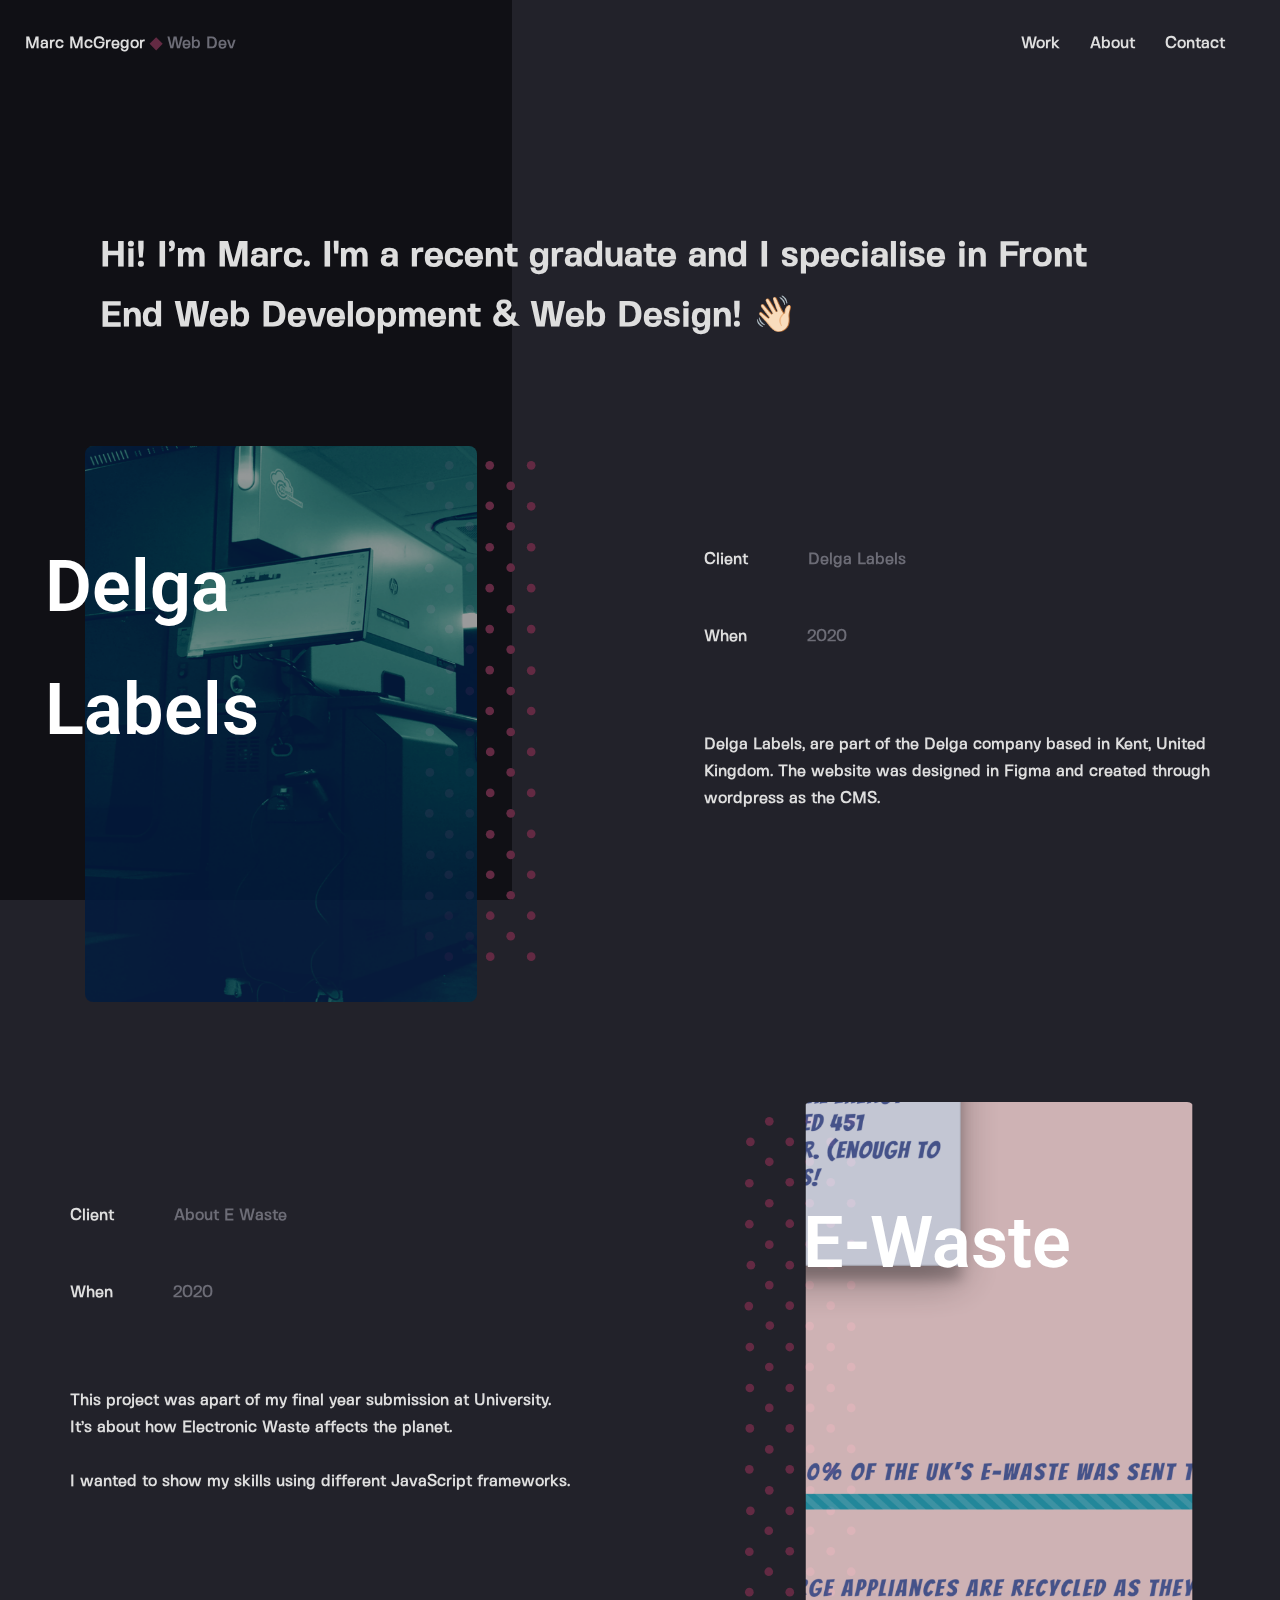
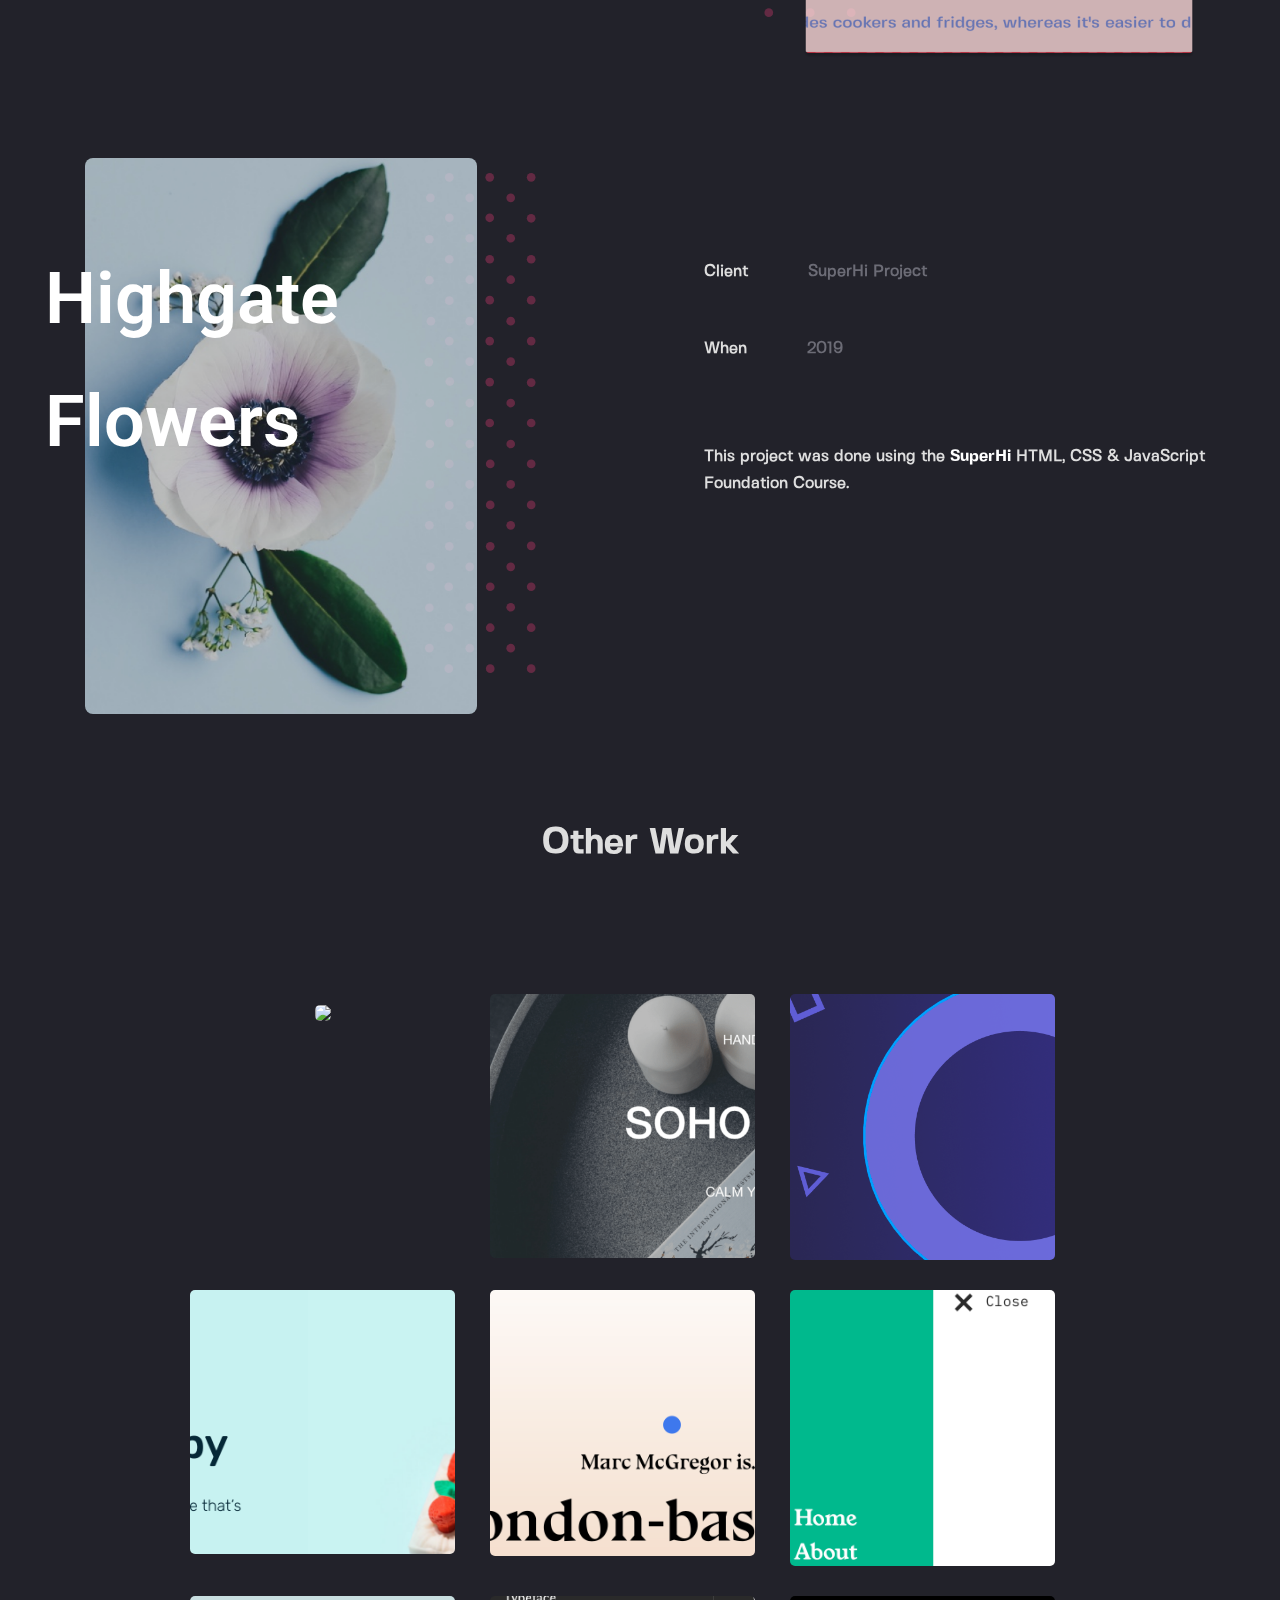
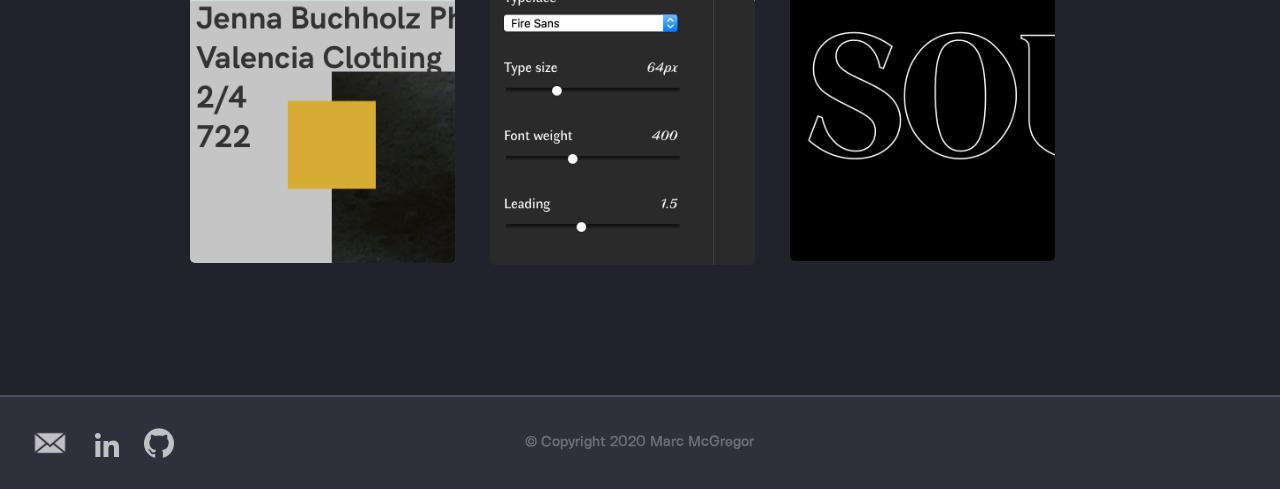
==== index.html @ 339cbb84 "Update index.html" ====
<!doctype html>
<html>
	<head>
		<meta charset="utf-8">
		<meta name="generator" content="SuperHi">
		<meta http-equiv="X-UA-Compatible" content="IE=edge">
		<meta name="viewport" content="width=device-width, initial-scale=1">
		<title>Marc McGregor</title>
		<meta name="description" content="Portfolio">
		<link rel="stylesheet" href="/_base.css">
		<link rel="stylesheet" href="/_fonts.css">
		<link rel="stylesheet" href="/style.css">
	</head>
	<body>
		<script src="/superhi.js"></script>
		<header>
		  <div class="title">
		    <p>
		      Marc McGregor
		    </p>
		    <span id="diamond">◆</span>
		    <p id="web-developer">
		      Web Dev
		    </p>
		  </div>
		
		  <nav>
		    <a href="https://www.marcmcgregor.com/index.html"> Work</a>
		    <a href="https://www.marcmcgregor.com/about.html"> About</a>
		    <a href="https://www.marcmcgregor.com/contact.html"> Contact</a>
		  </nav>
		</header>
		
		<div class="left-panel"></div>
		<main>
		<section id="swup" class="transition-fade">
		  <section class="intro">
		    <h3>
		      Hi! I’m Marc. I'm a recent graduate and I specialise in Front End Web Development & Web
		      Design! 👋🏻
		    </h3>
		  </section>
		  <section class="example-1">
		    <div class="delga-card">
		      <h2>Delga<br />Labels</h2>
		
		      <a href="https://delgalabels.com" target="_blank">
		        <img src="delgacard.png" alt="Delga Labels" id="delgacard" />
		      </a>
		      <img src="bgdots.svg" id="delgacarddots" />
		    </div>
		
		    <div class="example-1-about">
		      <div class="delga-about">
		        <div class="delga-client">
		          <p>
		            Client
		          </p>
		
		          <p id="grey-client">
		            Delga Labels
		          </p>
		        </div>
		
		        <div class="delga-when">
		          <p>
		            When
		          </p>
		
		          <p id="grey-year">
		            2020
		          </p>
		        </div>
		
		        <p id="delga-about-bio">
		          Delga Labels, are part of the Delga company based in Kent, United Kingdom. The website was
		          designed in Figma and created through wordpress as the CMS.
		        </p>
		      </div>
		    </div>
		  </section>
		
		  <section class="example-2">
		    <div class="ewaste-card">
		      <h2>
		        E-Waste
		      </h2>
		
		      <a href="https://aboutewaste.co.uk" target="_blank">
		        <img src="ewastecard.png" alt="about e waste" id="ewastecard" />
		      </a>
		      <img src="bgdots.svg" id="ewastecarddots" />
		    </div>
		    <div class="example-2-about">
		      <div class="ewaste-about">
		        <div class="ewaste-client">
		          <p>
		            Client
		          </p>
		
		          <p id="grey-client">
		            About E Waste
		          </p>
		        </div>
		
		        <div class="ewaste-when">
		          <p>
		            When
		          </p>
		
		          <p id="grey-year">
		            2020
		          </p>
		        </div>
		
		        <p id="ewaste-about-bio">
		          This project was apart of my final year submission at University. It’s about how
		          Electronic Waste affects the planet.
		          <br <br />
		          <br />
		          I wanted to show my skills using different JavaScript frameworks.
		        </p>
		      </div>
		    </div>
		  </section>
		
		  <section class="example-3">
		    <div class="flowers-card">
		      <h2>
		        Highgate <br />
		        Flowers
		      </h2>
		
		      <a href="http://highgateflowers.superhi.com" target="_blank">
		        <img src="flowerscard.png" alt="Highgate Flowers" id="flowerscard" />
		      </a>
		      <img src="bgdots.svg" id="flowerscarddots" />
		    </div>
		
		    <div class="example-3-about">
		      <div class="flowers-about">
		        <div class="flowers-client">
		          <p>
		            Client
		          </p>
		
		          <p id="grey-client">
		            SuperHi Project
		          </p>
		        </div>
		
		        <div class="flowers-when">
		          <p>
		            When
		          </p>
		
		          <p id="grey-year">
		            2019
		          </p>
		        </div>
		
		        <p id="flowers-about-bio">
		          This project was done using the
		          <a href="https://superhi.com" target="_blank" id="superhi"> SuperHi</a> HTML, CSS &
		          JavaScript Foundation Course.
		        </p>
		      </div>
		    </div>
		  </section>
		
		  <!-- GRID -->
		
		  <h3 id="grid-title">
		    Other Work
		  </h3>
		
		  <section class="grid">
			  
			  
			  
			  
			  
		  <div>
		      <h4>
		        SOAP Web Store Concept
		      </h4>
		      <a href="https://www.behance.net/gallery/102952201/SOAP-Store-Online" target="_blank">
		        <img src="soap-thumb.png" /> </a>
		    </div>
		    	  
			  
			  
			  
			  
			  
			  
			  
		  <div>
		      <h4>
		        Soho Candles Website Concept
		      </h4>
		      <a href="https://www.behance.net/gallery/101345231/Soho-Candle-Website-Concept" target="_blank">
		        <img src="soho-thumb.png" /> </a>
		    </div>
		    
			  
		    
		    
		    <div>
		      <h4>
		        PS5 Landing Page Concept
		      </h4>
		      <a href="https://dribbble.com/shots/13200250-PS5-Landing-Page-Concept?utm_source=Clipboard_Shot&utm_campaign=MarcMcGregor&utm_content=PS5%20Landing%20Page%20Concept&utm_medium=Social_Share" target="_blank">
		        <img src="ps5-thumb.png" /> </a>
		    </div>
		    
		    
		    
		    
		    <div>
		      <h4>
		        Brux Dental JavaScript Project
		      </h4>
		      <a href="https://brux-dental.superhi.com" target="_blank">
		        <img src="brux-thumb.png" /> </a>
		    </div>
		    <div>
		      <h4>
		        Vanilla JavaScript Button Project
		      </h4>
		            <a href="https://marc-project.superhi.com" target="_blank">
		              <img src="js-thumb.png" /> </a>
		    </div>
		    <div>
		      <h4>
		        Vanilla JavaScript Plant Project
		      </h4>
		      <a href="https://plant-site-js.superhi.com" target="_blank">
		        <img src="plant-thumb.png" /> </a>
		    </div>
		
		    <div>
		      <h4>
		        Vanilla JavaScript Parallax Project
		      </h4>
		            <a href="https://parallax-photography.superhi.com" target="_blank">
		              <img src="photography-thumb.png" /> </a>
		    </div>
		    <div>
		      <h4>
		        Vanilla JavaScript Typechecker
		      </h4>
		          <a href="https://js-typechecker.superhi.com" target="_blank">
		            <img src="typecheck-thumb.png" /> </a>
		    </div>
		    <div>
		      <h4>
		        Furniture Website Project
		      </h4>
		       <a href="http://furniture-marc.superhi.com" target="_blank">
		         <img src="source-thumb.png" /> </a>
		    </div>
		  </section>
		</section>
		
		  </main>
		  
		  
		  
		<footer>
		  <div class="footer-icons">
		<a href="mailto:marcjamesmcgregor@gmail.com">
		             <img src="mail.png" id="mail" /> </a>
		    <a href="https://www.linkedin.com/in/marc-mcgregor-5b677b199/"target="_blank" >
		
		      <img src="linkedin.png" id="linkedin" /> </a>
		        <a href="https://github.com/marcmcgregor1"target="_blank">
		
		          <img src="github.png" id="github" /> </a>
		  </div>
		  <h4>
		    © Copyright 2020 Marc McGregor
		  </h4>
		</footer>
		
		<script src="swupoverlaytheme.min.js"></script>
		<script src="swup.min.js"></script>
		<script src="trans.js"></script>
		
		  
		
		
	</body>
</html>
---- _base.css ----
html, body, div, span, applet, object, iframe,
h1, h2, h3, h4, h5, h6, p, blockquote, pre,
a, abbr, acronym, address, big, cite, code,
del, dfn, em, img, ins, kbd, q, s, samp,
small, strike, strong, sub, sup, tt, var,
b, u, i, center,
dl, dt, dd, ol, ul, li,
fieldset, form, label, legend,
table, caption, tbody, tfoot, thead, tr, th, td,
article, aside, canvas, details, embed,
figure, figcaption, footer, header, hgroup,
menu, nav, output, ruby, section, summary,
time, mark, audio, video {
  margin: 0;
  padding: 0;
  border: 0;
  font-size: 100%;
  font: inherit;
  vertical-align: baseline;
}

article, aside, details, figcaption, figure,
footer, header, hgroup, menu, nav, section {
  display: block;
}
body {
  line-height: 1;
}
ol, ul {
  list-style: none;
}
blockquote, q {
  quotes: none;
}
blockquote:before, blockquote:after,
q:before, q:after {
  content: '';
  content: none;
}
table {
  border-collapse: collapse;
  border-spacing: 0;
}

img, iframe {
  vertical-align: bottom;
  max-width: 100%;
}

input, textarea, select {
  font: inherit;
}

* {
  -webkit-box-sizing: border-box;
  -moz-box-sizing: border-box;
  box-sizing: border-box;
  -webkit-font-smoothing: antialiased;
  text-rendering: optimizeLegibility;
}
---- _fonts.css ----
@import url('https://fonts.googleapis.com/css?family=Roboto:regular,italic,700,700italic');
---- style.css ----
@font-face {
  font-family: Fivosansmodern Bold;
  src: url(fivosansmodern-bold.otf);
}

@font-face {
  font-family: Fivosansmodern Regular;
  src: url(fivosansmodern-regular.otf);
}

@font-face {
  font-family: Fivosansmodern Medium;
  src: url(fivosansmodern-medium.otf);
}

.transition-fade {
  transition: 0.4s;
  opacity: 1;
}

html.is-animating .transition-fade {
  opacity: 0;
}

body {
  font-family: Fivosansmodern Regular;
  font-weight: 700;
  line-height: 1.7;
  background-color: #22222a;
  color: #dedede;
}

h2 {
  font-size: 72px;
  font-family: Roboto;
  font-weight: 600;
  color: #ffffff;
}
h3 {
  font-size: 35px;
  font-family: Fivosansmodern Medium;
}

h4 {
  font-size: 18px;
  color: #6c6c76;
}

header {
  display: flex;
  justify-content: space-between;
  align-items: center;
  margin-top: 30px;
}

#web-developer {
  color: #6c6c76;
}

nav {
  margin-right: 30px;
}

nav a {
  margin-right: 25px;
  text-decoration: none;
  color: #dedede;
  transition: ease all 0.3s;
}

nav a:hover {
  color: #ffffff;
}

a.active {
  color: #6c6c76;
}

div.title {
  margin-left: 25px;
  display: flex;
}

div.title p {
  margin-right: 5px;
}

#diamond {
  color: #632a43;
  margin-right: 5px;
}

div.left-panel {
  background-color: #101015;
  width: 40vw;
  height: 100%;
  position: fixed;
  top: 0;
  left: 0;
  z-index: -3;
}

section.intro {
  margin: 170px 150px 100px 100px;
  text-align: left;
}

section.example-1 {
  display: flex;
  justify-content: space-between;
  padding: 0 0 100px 0;
}

div.delga-card {
  position: relative;
}

div.delga-card:hover h2 {
  transform: translate3d(-20px, 0px, 0px);
}

div.delga-card:hover #delgacard {
  transform: scale(1.05);
  opacity: 1 !important;
}

div.delga-card h2 {
  position: absolute;
  margin-left: 45px;
  top: 80px;
  transition: ease all 0.5s;
  z-index: 2;
}

#delgacard {
  width: 392px;
  height: 556px;
  border-radius: 8px 8px 8px 8px;
  margin-left: 85px;
  transition: ease all 0.5s;
  opacity: 0.8;
  z-index: 1;
}

#delgacarddots {
  z-index: -1;
  top: 15px;
  left: 330px;
  position: absolute;
  height: 500px;
  width: 300px;
}

div.delga-about {
  display: inline;
  margin-right: 70px;
}

.delga-client {
  display: inline-flex;
  margin-bottom: 50px;
}

.delga-client > p:nth-child(1) {
  margin-right: 60px;
}

.example-1-about {
  width: 45%;
  margin-top: 100px;
}

.delga-when {
  display: inline-flex;
}

div.delga-about {
  /* display: inline; */
  display: grid;
}

.delga-when > p:nth-child(1) {
  margin-right: 60px;
}

#grey-year,
#grey-client {
  color: #6c6c76;
}

#delga-about-bio {
  margin-top: 80px;
}

section.example-2 {
  display: flex;
  justify-content: space-between;
  flex-direction: row-reverse;
  padding: 0 0 100px 0;
}

div.ewaste-card {
  position: relative;
}

div.ewaste-card:hover h2 {
  transform: translate3d(0px, 50px, 0px);
}

div.ewaste-card:hover #ewastecard {
  transform: scale(1.05);
  opacity: 1 !important;
}

div.ewaste-card h2 {
  position: absolute;
  margin-right: 45px;
  top: 80px;
  transition: ease all 0.5s;
  z-index: 2;
}

#ewastecard {
  width: 392px;
  height: 556px;
  border-radius: 8px 8px 8px 8px;
  margin-right: 85px;
  transition: ease all 0.5s;
  opacity: 0.8;
  z-index: 1;
}

#ewastecarddots {
  z-index: -1;
  top: 15px;
  right: 330px;
  position: absolute;
  height: 500px;
  width: 300px;
}

div.ewaste-about {
  display: inline;
  margin-left: 70px;
}

.ewaste-client {
  display: inline-flex;
  margin-bottom: 50px;
}

.ewaste-client > p:nth-child(1) {
}

.example-2-about {
  width: 45%;
  margin-top: 100px;
}

.ewaste-when {
  display: inline-flex;
}

div.ewaste-about {
  /* display: inline; */
  display: grid;
}

.ewaste-when > p:nth-child(1) {
}

#grey-year,
#grey-client {
  color: #6c6c76;
}

#ewaste-about-bio {
  margin-top: 80px;
}

.ewaste-client > p:nth-child(1) {
  margin-right: 60px;
}

.ewaste-when > p:nth-child(1) {
  margin-right: 60px;
}

section.example-3 {
  display: flex;
  justify-content: space-between;
  padding: 0 0 100px 0;
}

div.flowers-card {
  position: relative;
}

div.flowers-card:hover h2 {
  transform: translate3d(0px, -25px, 0px);
}

div.flowers-card:hover #flowerscard {
  transform: scale(1.05);
  opacity: 1 !important;
}

div.flowers-card h2 {
  position: absolute;
  margin-left: 45px;
  top: 80px;
  transition: ease all 0.5s;
  z-index: 2;
}

#flowerscard {
  width: 392px;
  height: 556px;
  border-radius: 8px 8px 8px 8px;
  margin-left: 85px;
  transition: ease all 0.5s;
  opacity: 0.8;
  z-index: 1;
}

#flowerscarddots {
  z-index: -1;
  top: 15px;
  left: 330px;
  position: absolute;
  height: 500px;
  width: 300px;
}

div.flowers-about {
  display: inline;
  margin-right: 70px;
}

.flowers-client {
  display: inline-flex;
  margin-bottom: 50px;
}

.flowers-client > p:nth-child(1) {
  margin-right: 60px;
}

.example-3-about {
  width: 45%;
  margin-top: 100px;
}

.flowers-when {
  display: inline-flex;
}

div.flowers-about {
  /* display: inline; */
  display: grid;
}

.flowers-when > p:nth-child(1) {
  margin-right: 60px;
}

#grey-year,
#grey-client {
  color: #6c6c76;
}

#flowers-about-bio {
  margin-top: 80px;
}

#superhi {
  text-decoration: none;
  color: #ffffff;
  font-family: Fivosansmodern Bold;
}

/* ----------GRID ---------*/

#grid-title {
  text-align: center;
}

section.grid {
  display: grid;
  grid-template-columns: 300px 300px 300px;
  justify-content: center;
  margin: 120px 0 100px 0;
}

section.grid div {
  margin: 0 35px 30px 0;
  position: relative;
  text-align: center;
  transition: ease all 0.5s;
}

section.grid div h4 {
  position: absolute;
  top: 50%;
  left: 50%;
  transform: translate(-50%, -50%);
  display: none;
  color: #ffffff;
  font-size: 24px;
  opacity: 1;
}
section.grid div img {
  transition: ease all 0.5s;
  border-radius: 5px 5px 5px 5px;
}

section.grid div:hover img {
  transform: scale(1.04);
  opacity: 0.6;
}

section.grid div:hover h4 {
  display: block;
  opacity: 1;
}

/* Footer */

footer {
  border-top: solid 2px #4c4c5b;
  background-color: #30303c;
  padding: 25px 30px;
  overflow: hidden;

  display: grid;
  grid-template-columns: 1fr 1fr 1fr;
  align-items: center;
}

footer img {
  margin-right: 25px;
  opacity: 0.7;
  transition: ease opacity 0.3s;
}

footer img:hover {
  opacity: 1;
}

footer h4 {
  text-align: center;
  font-size: 14px;
  font-weight: 700;
}

div.footer-icons {
  display: flex;
  align-items: center;
}

#mail {
  width: 40px;
  height: 42px;
}

#linkedin {
  width: 24px;
  height: 24px;
}
#github {
  width: 30px;
  height: 30px;
}

/* ---------About Page---------- */

section.about {
  display: flex;
  justify-content: space-between;
  padding: 0 0 100px 0;
  margin-top: 15%;
  margin: 100px 100px 0 0;
  flex-wrap: wrap;
}

div.about-card {
  position: relative;
  height: 50vh;
}

div.about-card:hover h2 {
  transform: translate3d(20px, 0px, 0px);
}

div.about-card:hover #aboutcard {
  transform: scale(1.05);
  opacity: 1 !important;
}

div.about-card h2 {
  position: absolute;
  margin-left: 45px;
  top: 80px;
  transition: ease all 0.5s;
  z-index: 2;
}

#aboutcard {
  width: 392px;
  height: 556px;
  border-radius: 8px 8px 8px 8px;
  margin-left: 85px;
  transition: ease all 0.5s;
  opacity: 0.8;
  z-index: 1;
}

#aboutcarddots {
  z-index: -1;
  top: 15px;
  left: 330px;
  position: absolute;
  height: 500px;
  width: 300px;
}

div.about-bio {
  width: 50%;
}

#headshot {
  width: 200px;
  height: 200px;
  display: block;
  margin: 0 auto;
  opacity: 0.8;
  transition: ease all 0.5s;
}

#headshot:hover {
  transform: scale(1.03);
  opacity: 1;
}
div.headshot {
  margin: 0 0 60px 0;
}

div.contact-link {
  display: flex;
  margin-top: 50px;
  justify-content: left;
  align-items: center;
}

#arrow {
  width: 170px;
  height: 170px;
  transition: ease all 0.5s;
}

div.contact-link a {
  transition: ease all 0.5s;
  text-decoration: none;
  color: #dedede;
}

div.contact-link:hover #arrow {
  transform: translate3d(5px, 0px, 0px);
}

div.contact-link:hover a {
  transform: translate3d(0px, -5px, 0px);
  color: #ffffff;
}

/* -------Contact Page------ */

section.contact {
  display: flex;
  justify-content: space-between;
  padding: 0 0 100px 0;
  margin-top: 15%;
  margin: 100px 100px 85vh 0;
  flex-wrap: wrap;
}

div.contact-card {
  position: relative;
  height: 50vh;
}

div.contact-card:hover h2 {
  transform: translate3d(20px, 0px, 0px);
}

div.contact-card:hover #contactcard {
  transform: scale(1.05);
  opacity: 1 !important;
}

div.contact-card h2 {
  position: absolute;
  margin-left: 45px;
  top: 80px;
  transition: ease all 0.5s;
  z-index: 2;
}

#contactcard {
  width: 392px;
  height: 556px;
  border-radius: 8px 8px 8px 8px;
  margin-left: 85px;
  transition: ease all 0.5s;
  opacity: 0.8;
  z-index: 1;
}

#contactcarddots {
  z-index: -1;
  top: 15px;
  left: 330px;
  position: absolute;
  height: 500px;
  width: 300px;
}

div.email {
  width: 50%;
  margin-top: 50px;
}




/* ----- Mobile */


@media only screen and (max-width: 600px)  {

  
  
  body{
    overflow-x: hidden !important;
  }
/* style.css | https://2020-summer-portfolio.superhi.com/style.css */

header {
  flex-direction: column;
}

nav {
  /* margin-right: 30px; */
  text-align: center;
  justify-content: center;
  display: flex;
  width: 100%;
}

div.title {
  margin-bottom: 25px;
}

  
  
  
  
  main{
    display: block!important;
  }
  
  .left-panel{
    display: none;
  }
  
/* Element | https://2020-summer-portfolio.superhi.com/ */

.intro {
  margin-left: auto;
  margin-right: auto;
  width: 50%;
  text-align: center;
  margin-top: 80px;
  margin-bottom: 50px;
}

/* Element | https://2020-summer-portfolio.superhi.com/ */

.intro > h3:nth-child(1) {
  font-size: 18px;
}

/* style.css | https://2020-summer-portfolio.superhi.com/style.css */

section.example-1 {
  /* display: flex; */
  /* justify-content: space-between; */
  display: block;
}

div.delga-card {
  /* position: relative; */
}

div.delga-about {
  /* display: grid; */
}

.example-1-about {
  /* width: 45%; */
  margin: 20px 40px;
  text-align: center;
  width: 100%;
}

#delgacard {
  /* margin-left: 85px; */
  margin-left: 0px;
}
  
  
/* Element | https://2020-summer-portfolio.superhi.com/ */

.delga-client {
  justify-content: center;
}

/* Element | https://2020-summer-portfolio.superhi.com/ */

.delga-when {
  justify-content: center;
}


  #delgacarddots, #flowerscarddots, #ewastedots{
    display: none;
  }

  

  
  
  
  
  
  
  
  
  
  
  
  
  
  
  section.example-2 {
  /* display: flex; */
  /* justify-content: space-between; */
  display: block;
}

div.ewaste-card {
  /* position: relative; */
}

div.ewaste-about {
margin: 0;
  }
  
  

.example-2-about {
  /* width: 45%; */
  margin: 0;
  margin-top: 20px;
  text-align: center;
  width: 100%;
}

#ewastecard {
  /* margin-left: 85px; */
  margin-left: 0px;
}
  
  
/* Element | https://2020-summer-portfolio.superhi.com/ */

.ewaste-client {
  justify-content: center;
}

/* Element | https://2020-summer-portfolio.superhi.com/ */

.ewaste-when {
  justify-content: center;
}
  
  
  
  
  
  
  
  
  
  
  
  
  
  
  
  
   section.example-3 {
  /* display: flex; */
  /* justify-content: space-between; */
  display: block;
}

div.flowers-card {
  /* position: relative; */
}

div.flowers-about {
margin: 0;
  }
  
  

.example-3-about {
  /* width: 45%; */
  margin: 0;
  margin-top: 20px;
  text-align: center;
  width: 100%;
}

#flowerscard {
  /* margin-left: 85px; */
  margin-left: 0px;
}
  
  
/* Element | https://2020-summer-portfolio.superhi.com/ */

.flowers-client {
  justify-content: center;
}

/* Element | https://2020-summer-portfolio.superhi.com/ */

.flowers-when {
  justify-content: center;
}
  
  section.grid{
    display: block;
    
  }
  
  section.grid div{
    width: 195px;
    height: 195px;
    margin: auto;
    margin-bottom: 20px;

    
    
    
  }

  
  footer img{
    
    display: none;
  }

  footer h4{
    font-size: 14px;
  }
  
  
  
  /* ABOUT PAGE */
  
  
  
  #aboutcard {
 display: none;
}

  
  div.about-card h2 {
  position: static;
  top: 80px;
  transition: ease all 0.5s;
  z-index: 2;
    margin-left: 0;
}
  
  #aboutcarddots {
display: none;
  }
    
    section.about {
  display: flex;
  justify-content: center;
  padding: 0px;
  margin-top: 15%;
  margin: auto;
  flex-wrap: wrap;
  text-align: center;
 
}

  
/* style.css | https://2020-summer-portfolio.superhi.com/style.css */

#arrow {
  display: none;
}

div.contact-link {
  /* justify-content: left; */
  justify-content: center;
}


/* style.css | https://2020-summer-portfolio.superhi.com/style.css */

div.contact-link a {
  text-decoration: underline;
}

  
  
  /* ---- Contact Page ---- */
  
  
  
  
  
/* style.css | https://2020-summer-portfolio.superhi.com/style.css */

#contactcard {
  display: none;
}

section.contact {
  /* justify-content: space-between; */
  /* margin: 100px 100px 85vh 0; */
  justify-content: center;
  margin: auto;
  flex-direction: column;
}

#contactcarddots {
  display: none;
}

div.email {
  /* width: 50%; */
  width: 100%;
}

/* Element | https://2020-summer-portfolio.superhi.com/contact.html */

.email > p:nth-child(1) {
  text-align: center;
}

  
  
}
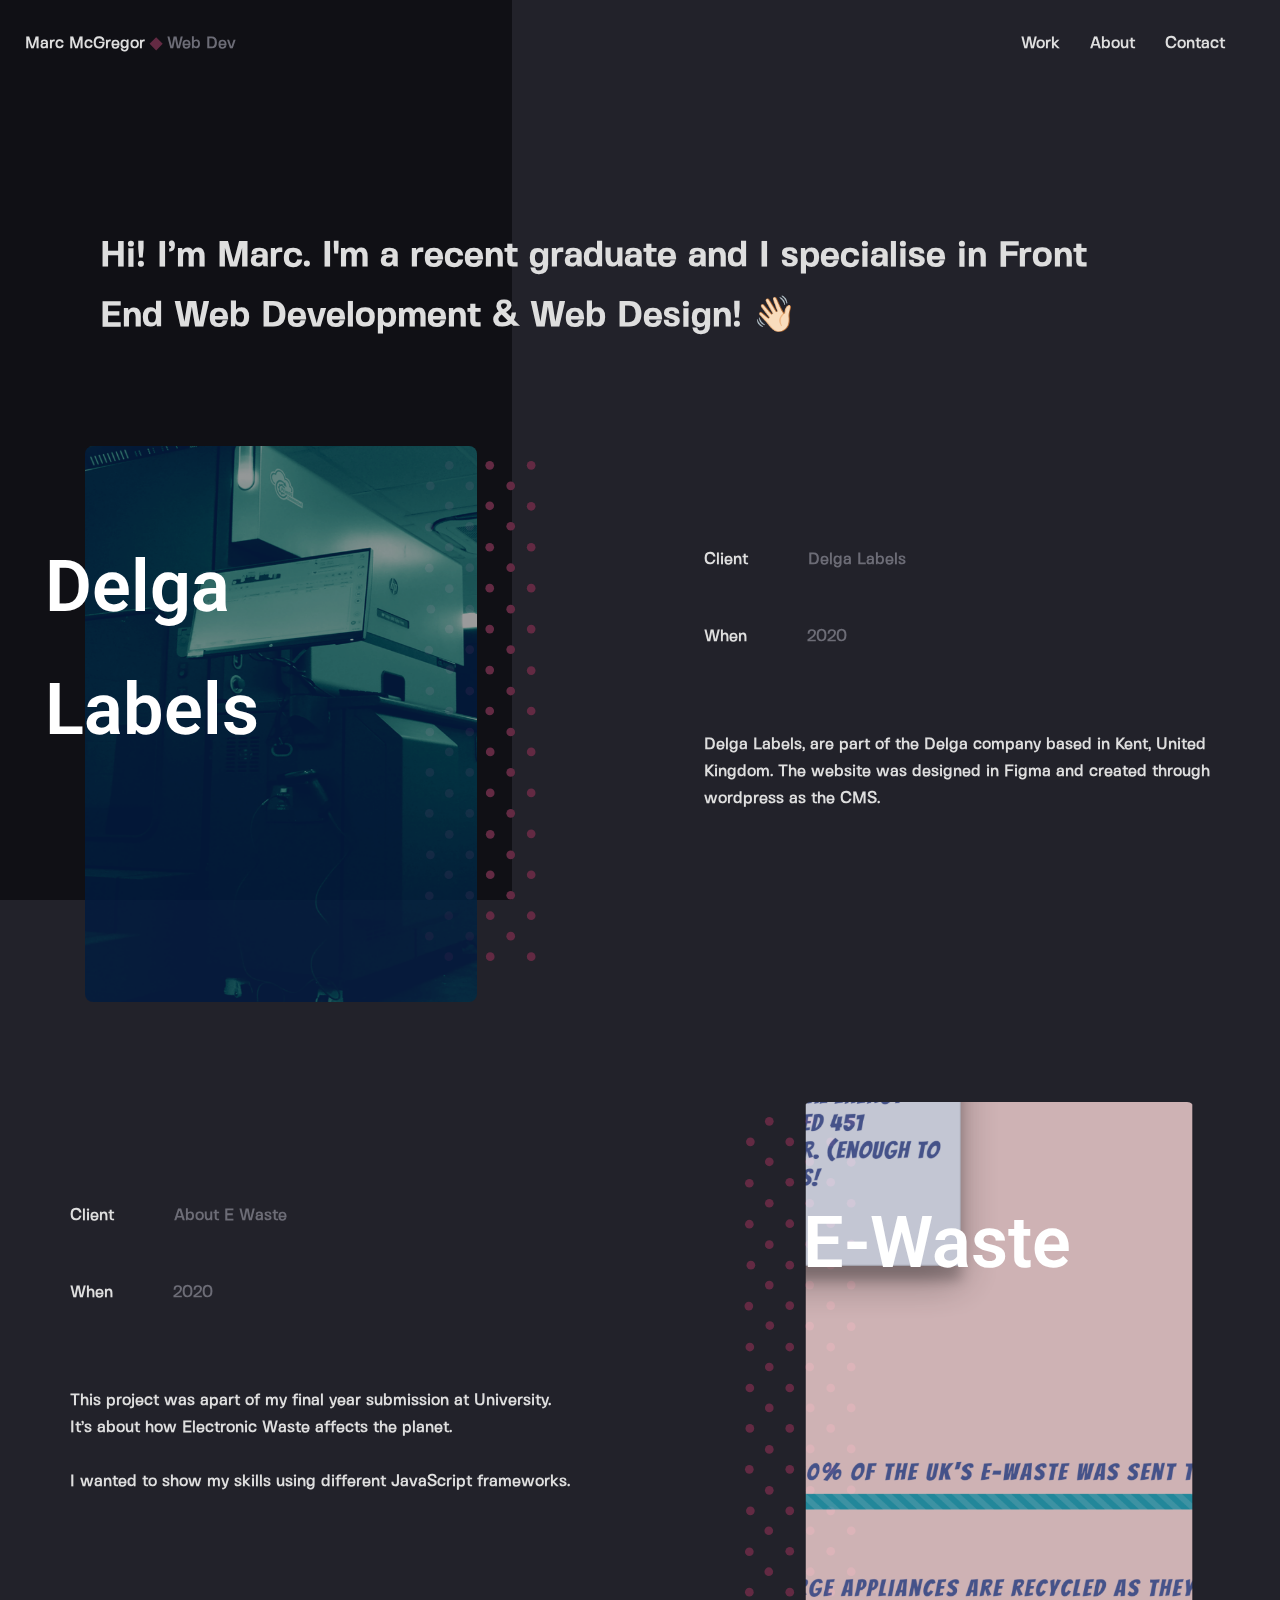
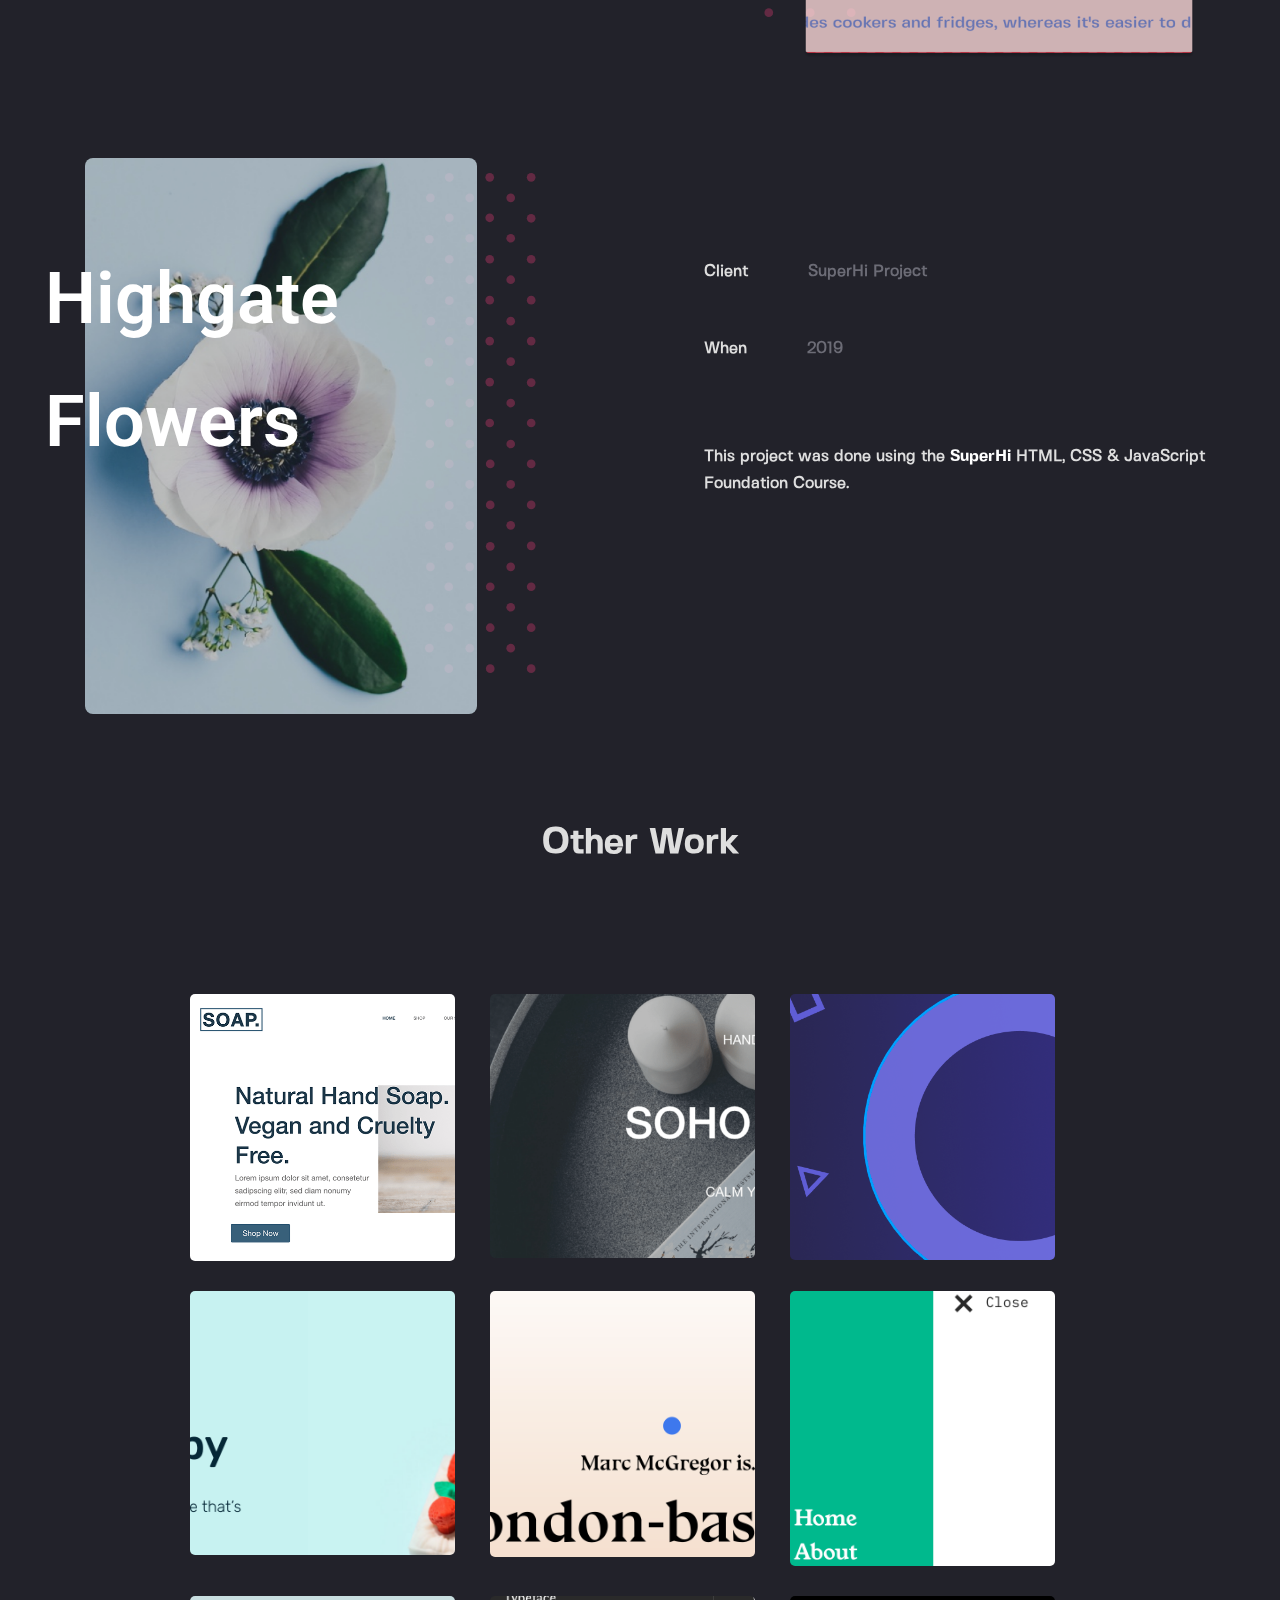
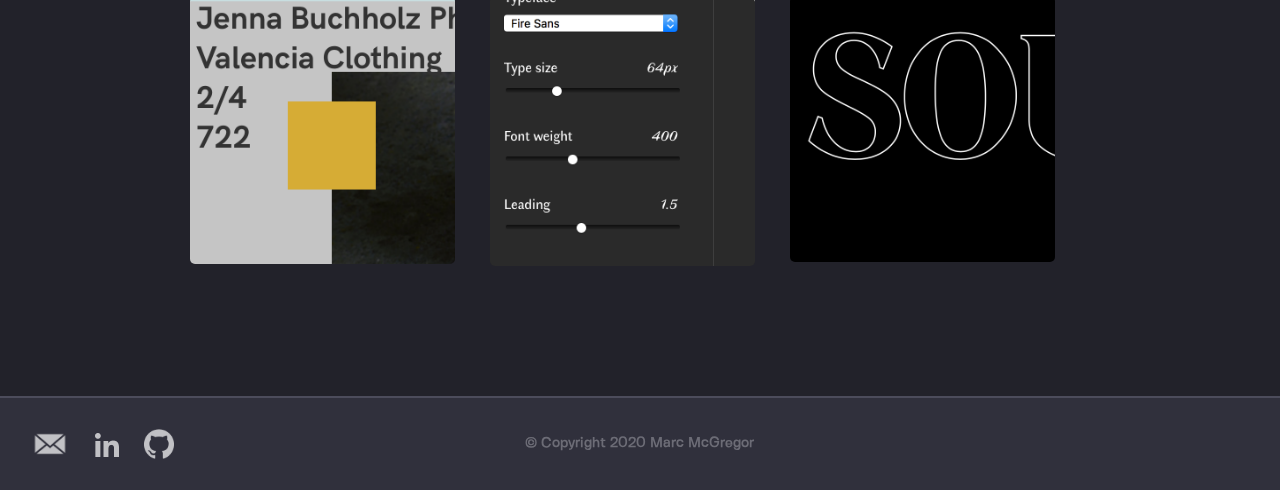
==== commit 4aef36a7: "Update index.html" ====
--- a/index.html
+++ b/index.html
@@ -86,7 +86,7 @@
 		        E-Waste
 		      </h2>
 		
-		      <a href="https://aboutewaste.co.uk" target="_blank">
+		      <a href="about-e-waste-8399.netlify.app" target="_blank">
 		        <img src="ewastecard.png" alt="about e waste" id="ewastecard" />
 		      </a>
 		      <img src="bgdots.svg" id="ewastecarddots" />
--- a/style.css
+++ b/style.css
@@ -971,3 +971,54 @@
   
 }
 
+
+/* Contact Form */
+
+form { max-width:420px;
+margin: 4em 0;
+}
+
+.feedback-input {
+  color:white;
+  font-weight:500;
+  font-size: 18px;
+  border-radius: 5px;
+  line-height: 22px;
+  background-color: transparent;
+  border:2px solid #353442;
+  transition: all 0.3s;
+  padding: 13px;
+  margin-bottom: 15px;
+  width:100%;
+  box-sizing: border-box;
+  outline:0;
+}
+
+.feedback-input:focus { border:2px solid #424152; }
+
+textarea {
+  height: 150px;
+  line-height: 150%;
+  resize:vertical;
+}
+
+[type="submit"] {
+  width: 100%;
+  background:#632B43;
+  border-radius:5px;
+  border:0;
+  cursor:pointer;
+  color:white;
+  font-size:24px;
+  padding-top:10px;
+  padding-bottom:10px;
+  transition: all 0.3s;
+  margin-top:-4px;
+  font-weight:700;
+}
+[type="submit"]:hover {
+  
+  transform: scale(1.05);
+  background:#4A2032; }
+
+
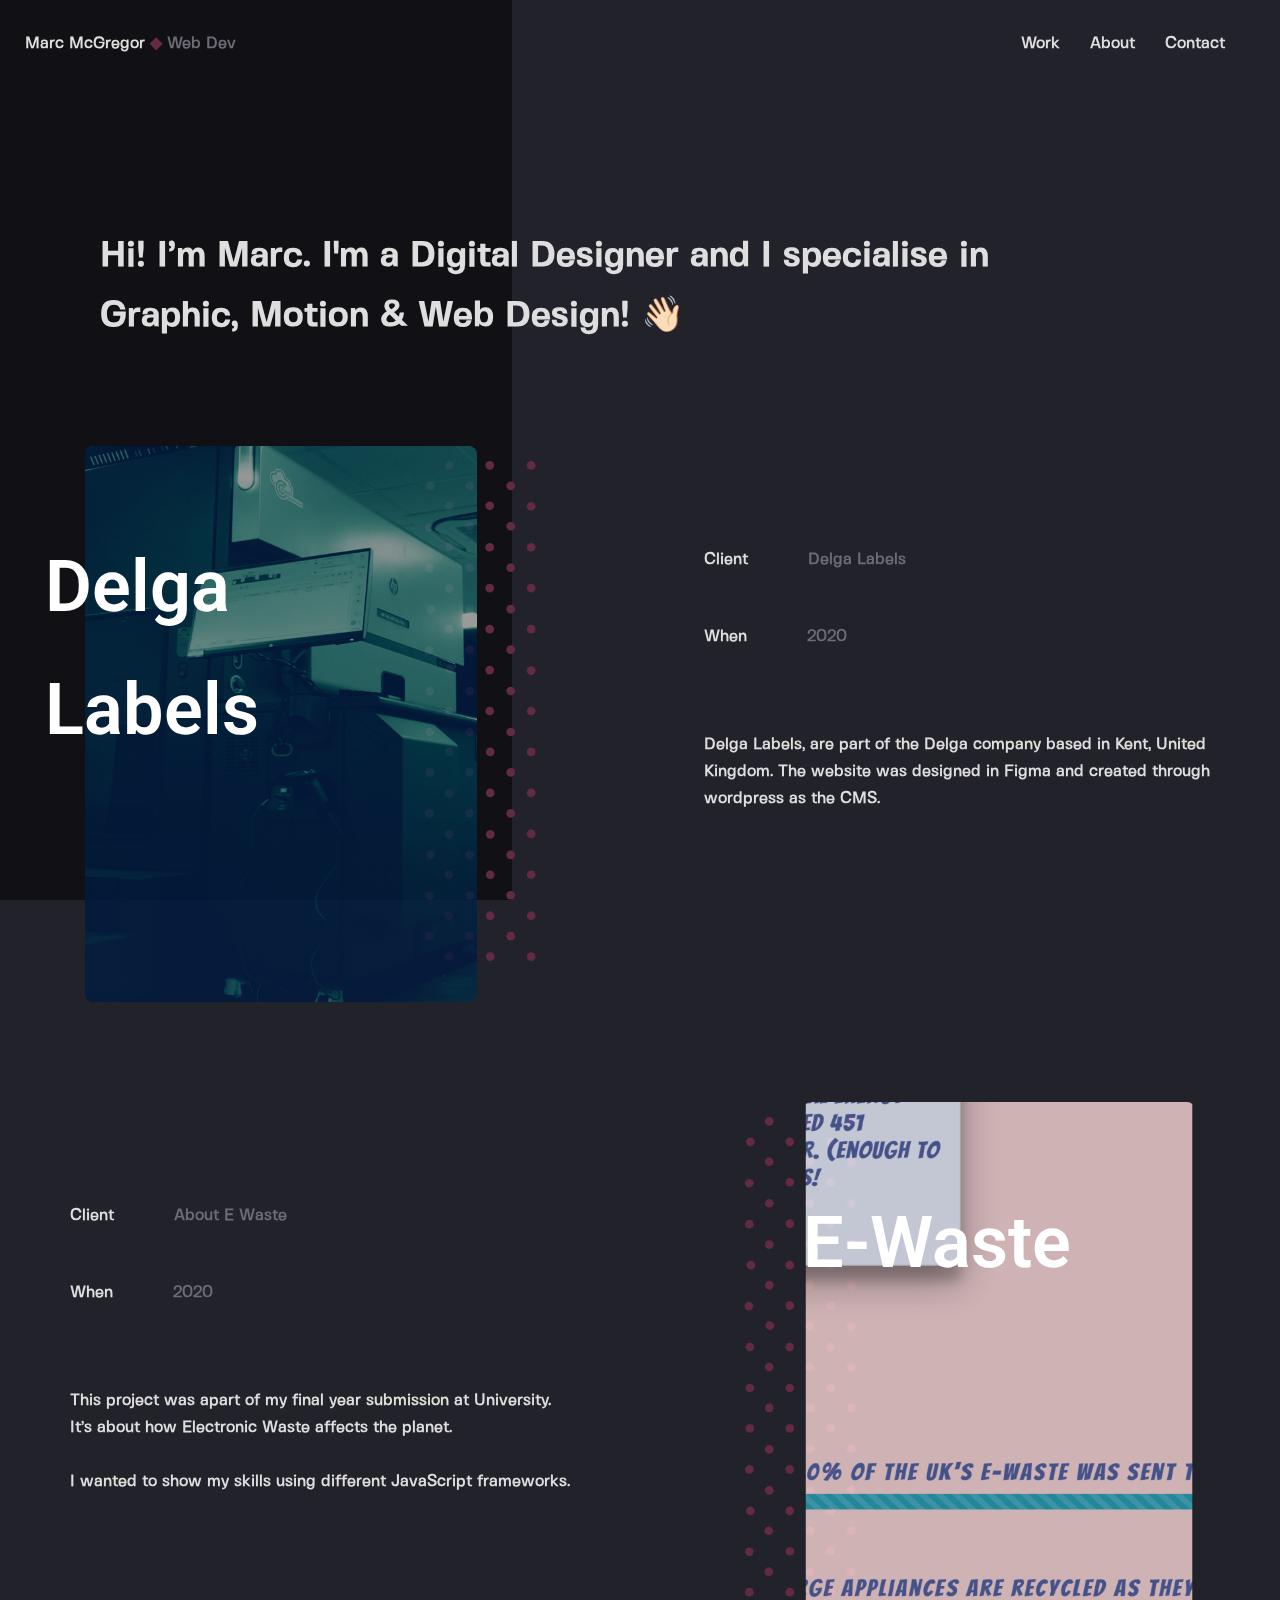
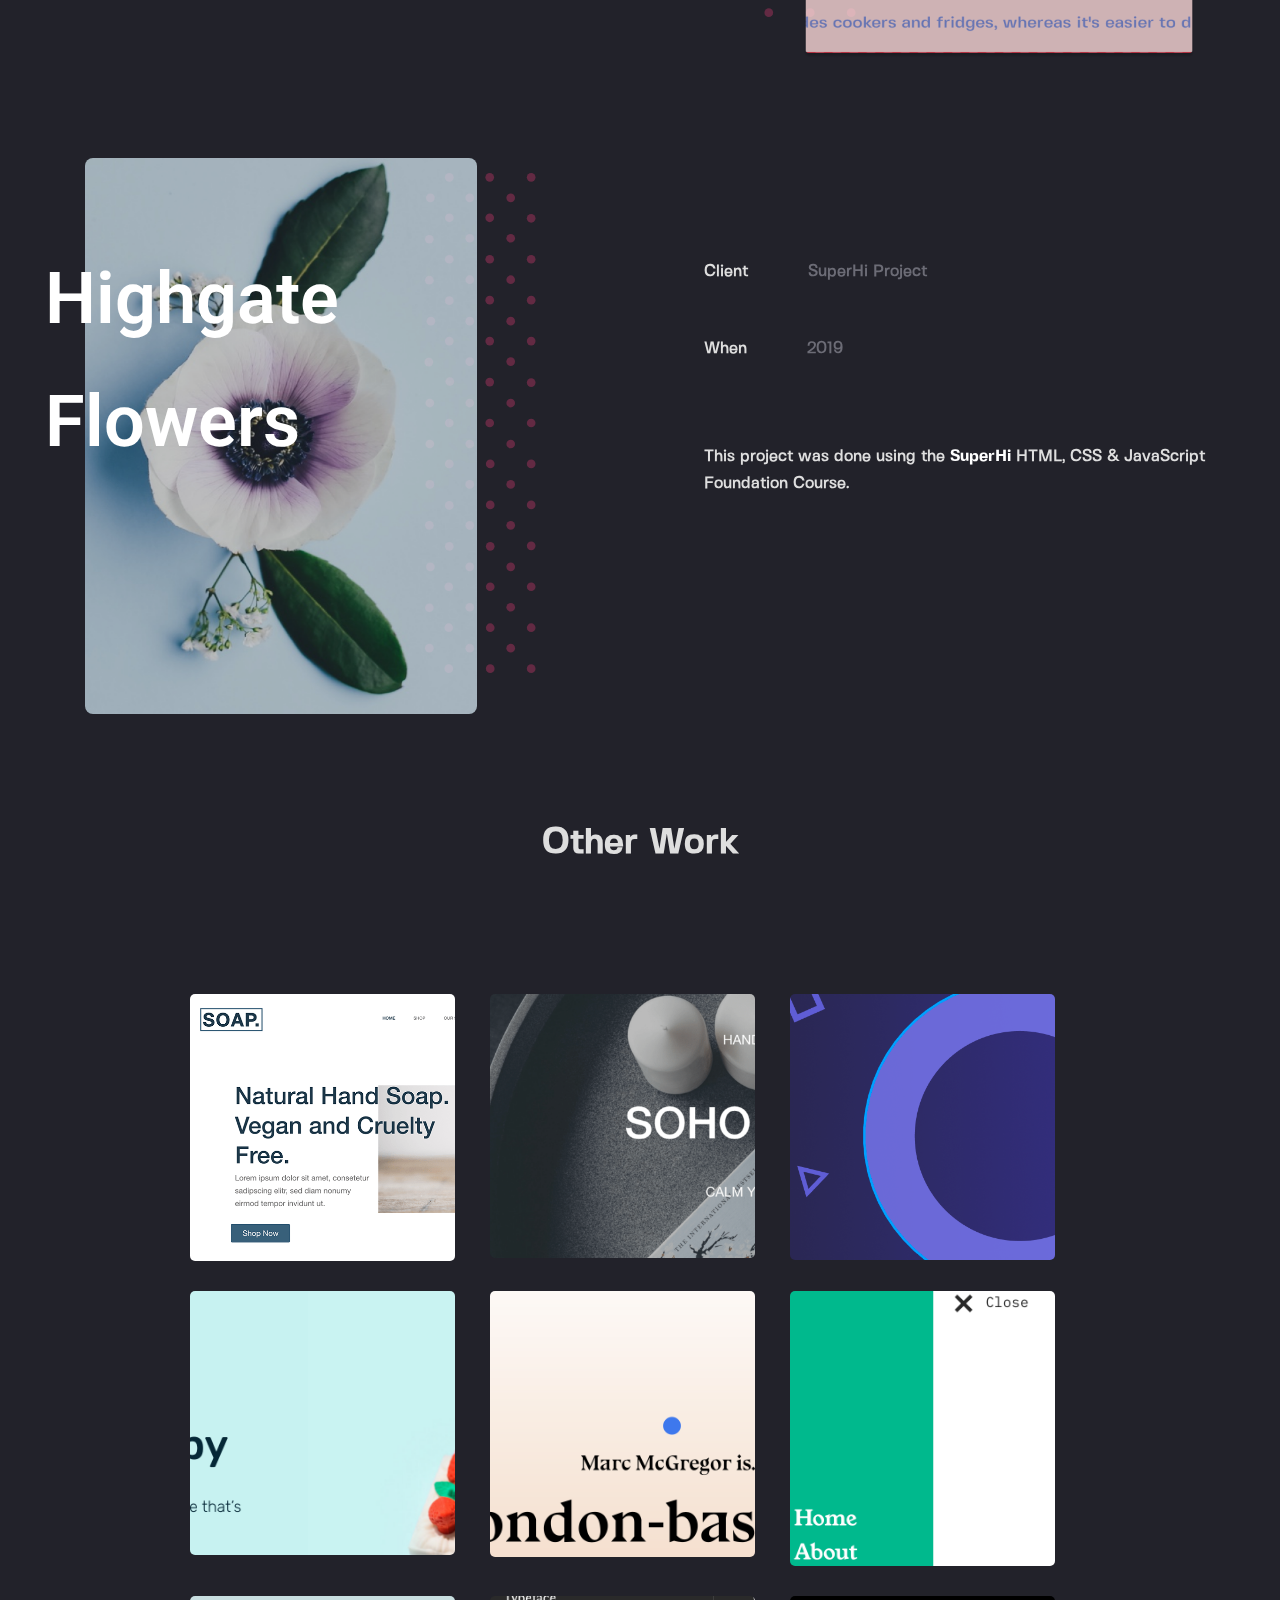
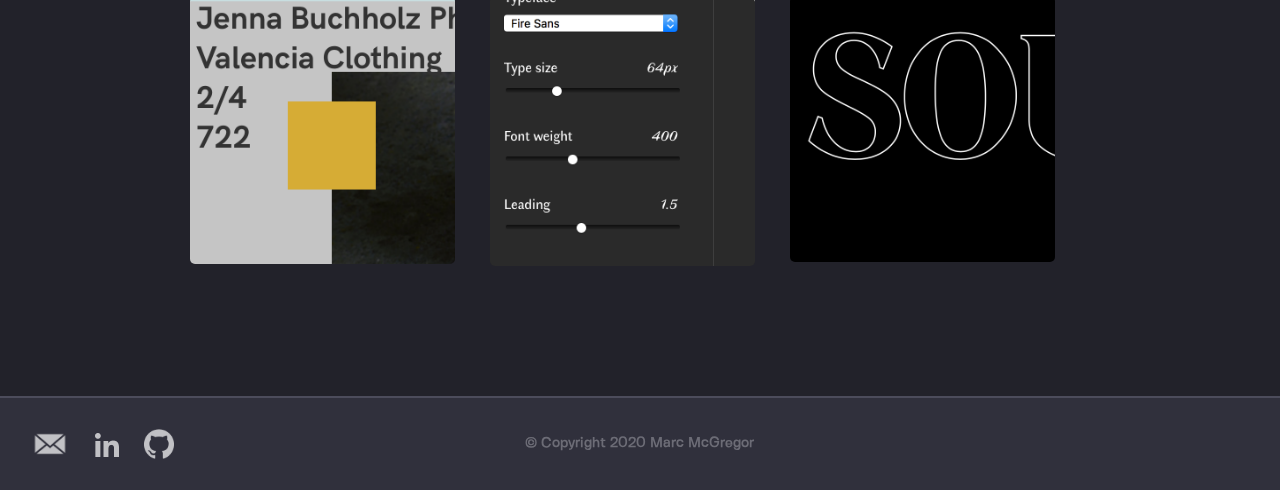
==== commit df906311: "Update index.html" ====
--- a/index.html
+++ b/index.html
@@ -36,7 +36,7 @@
 		<section id="swup" class="transition-fade">
 		  <section class="intro">
 		    <h3>
-		      Hi! I’m Marc. I'm a recent graduate and I specialise in Front End Web Development & Web
+		      Hi! I’m Marc. I'm a Digital Designer and I specialise in Graphic, Motion & Web
 		      Design! 👋🏻
 		    </h3>
 		  </section>
@@ -86,7 +86,7 @@
 		        E-Waste
 		      </h2>
 		
-		      <a href="about-e-waste-8399.netlify.app" target="_blank">
+		      <a href="https://about-e-waste-8399.netlify.app/index.html" target="_blank">
 		        <img src="ewastecard.png" alt="about e waste" id="ewastecard" />
 		      </a>
 		      <img src="bgdots.svg" id="ewastecarddots" />
